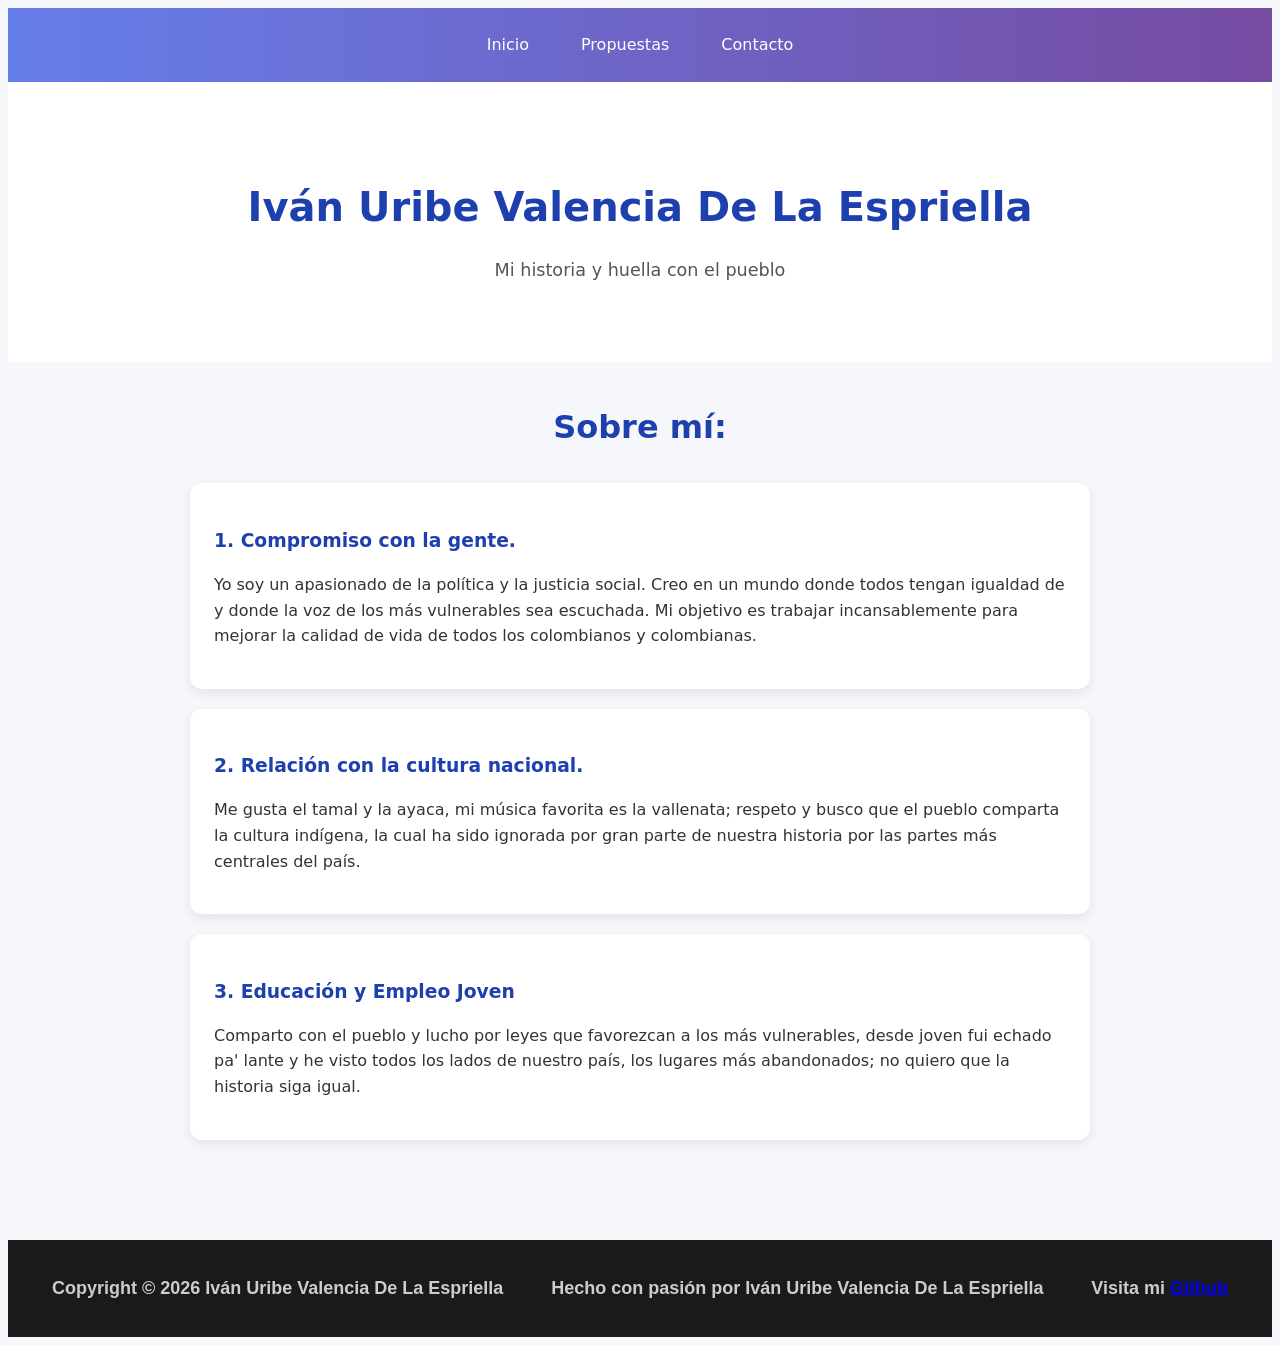
==== about.html @ 4272ae72 "feat: desarrollo estructura sobre mí, propuestas e inicio" ====
<!DOCTYPE html>
<html lang="en">

<head>
    <meta charset="UTF-8">
    <meta name="viewport" content="width=device-width, initial-scale=1.0">
    <link rel="stylesheet" href="./css/estilos_p.css">
    <title>Sobre mí</title>
</head>

<body>

    <!DOCTYPE html>
    <!DOCTYPE html>
    <html lang="es">

    <head>
        <meta charset="UTF-8">
        <meta name="viewport" content="width=device-width, initial-scale=1.0">
        <title>Sobre mí - Iván Uribe Valencia De La Espriella 2026</title>

    </head>

    <body>

        <nav class="navbar">
            <a href="./index.html">Inicio</a>
            <a href="./propuestas.html">Propuestas</a>
            <a href="#">Contacto</a>
        </nav>

        <main>
            <section class="hero">
                <h1>Iván Uribe Valencia De La Espriella</h1>
                <p>Mi historia y huella con el pueblo</p>
            </section>

            <div class="propuestas">
                <h2>Sobre mí:</h2>

                <div class="propuesta-card">
                    <h3>1. Compromiso con la gente.</h3>
                    <p>Yo soy un apasionado de la política y la justicia social. Creo en un mundo donde todos tengan
                        igualdad de y donde la voz de los más vulnerables sea escuchada. Mi objetivo es trabajar
                        incansablemente para mejorar la calidad de vida de todos los colombianos y colombianas.</p>
                </div>

                <div class="propuesta-card">
                    <h3>2. Relación con la cultura nacional.</h3>
                    <p>Me gusta el tamal y la ayaca, mi música favorita es la vallenata; respeto y busco que el pueblo
                        comparta la cultura indígena, la cual ha sido ignorada por gran parte de nuestra historia por
                        las partes más centrales del país.</p>
                </div>

                <div class="propuesta-card">
                    <h3>3. Educación y Empleo Joven</h3>
                    <p>Comparto con el pueblo y lucho por leyes que favorezcan a los más vulnerables, desde joven fui
                        echado pa' lante y he visto todos los lados de nuestro país, los lugares más abandonados; no
                        quiero que la historia siga igual.</p>
                </div>
            </div>
        </main>

        <div class="footer">
            <p>Copyright © 2026 Iván Uribe Valencia De La Espriella</p>
            <p>Hecho con pasión por Iván Uribe Valencia De La Espriella</p>
            <p>Visita mi <a href="https://github.com/Milotinto0/landing-campana/tree/main">Github</a></p>
        </div>

    </body>

    </html>
---- css/estilos_p.css ----
body {
       font-family: system-ui, sans-serif;
       background: #f5f7fa;
       color: #333;
       line-height: 1.6;
   }

   .navbar {
       display: flex;
       justify-content: center;
       gap: 20px;
       padding: 16px;
       background: linear-gradient(90deg, #667eea, #764ba2);
       color: white;
   }

   .navbar a {
       color: white;
       text-decoration: none;
       font-weight: 500;
       padding: 8px 16px;
       border-radius: 6px;
       transition: 0.2s;
   }

   .navbar a:hover {
       background: rgba(255, 255, 255, 0.2);
   }

   .hero {
       text-align: center;
       padding: 60px 20px;
       background: white;
   }

   .hero h1 {
       font-size: 2.5rem;
       color: #1e40af;
       margin-bottom: 10px;
   }

   .hero p {
       font-size: 1.1rem;
       color: #555;
   }

   .propuestas {
       max-width: 900px;
       margin: 40px auto;
       padding: 0 20px;
   }

   .propuestas h2 {
       text-align: center;
       font-size: 2rem;
       margin-bottom: 30px;
       color: #1e40af;
   }

   .propuesta-card {
       background: white;
       padding: 24px;
       margin-bottom: 20px;
       border-radius: 12px;
       box-shadow: 0 4px 12px rgba(0, 0, 0, 0.08);
   }

   .propuesta-card h3 {
       color: #1e40af;
       margin-bottom: 8px;
   }

   .propuesta-card:hover{
         transform: translateY(-4px);
         box-shadow: 0 8px 16px rgba(0, 0, 0, 0.12);
   }

   .footer {
       display: flex;
       justify-content: space-around;
       background: #1a1a1a;
       color: #ccc;
       font: bold 18px sans-serif;
       padding: 20px;
       margin-top: 60px;
   }

.footer .a-footer{
    color: 1e40af;
    font-size: none;
}

   body {
       display: flex;
       flex-direction: column;
       min-height: 100vh;
   }

   main {
       flex: 1;
   }
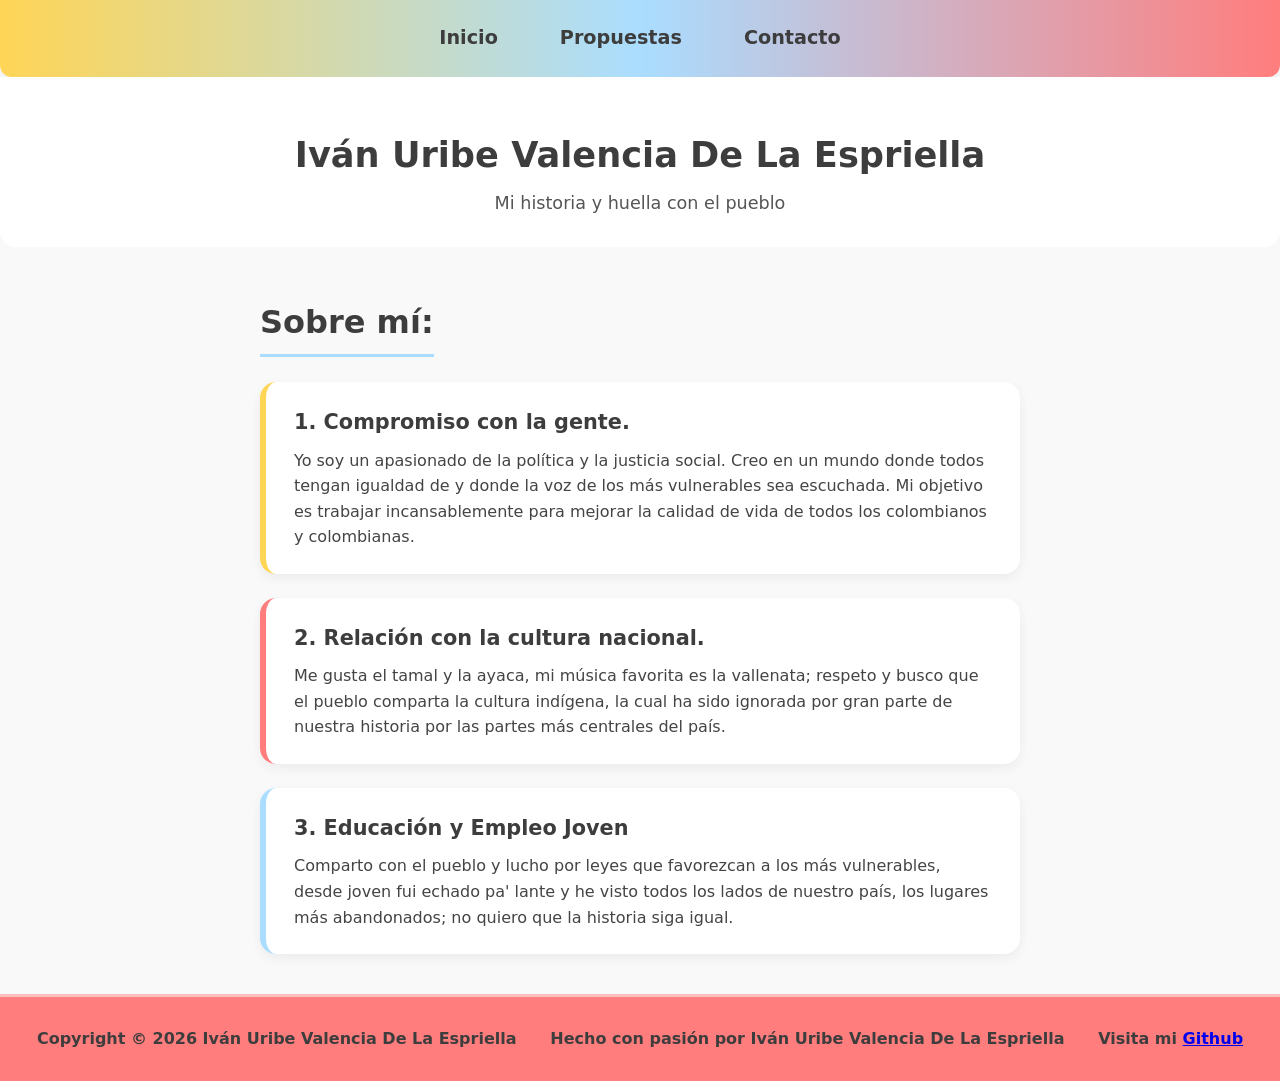
==== commit a2e32c00: "feature: Se agregan cambios estéticos: cambio en la paleta de colores; Se agregan cambios funcionale" ====
--- a/about.html
+++ b/about.html
@@ -35,7 +35,7 @@
                 <p>Mi historia y huella con el pueblo</p>
             </section>
 
-            <div class="propuestas">
+            <div class="container-propuestas">
                 <h2>Sobre mí:</h2>
 
                 <div class="propuesta-card">
--- a/css/estilos_p.css
+++ b/css/estilos_p.css
@@ -1,101 +1,240 @@
-   body {
-       font-family: system-ui, sans-serif;
-       background: #f5f7fa;
-       color: #333;
-       line-height: 1.6;
-   }
-
-   .navbar {
-       display: flex;
-       justify-content: center;
-       gap: 20px;
-       padding: 16px;
-       background: linear-gradient(90deg, #667eea, #764ba2);
-       color: white;
-   }
-
-   .navbar a {
-       color: white;
-       text-decoration: none;
-       font-weight: 500;
-       padding: 8px 16px;
-       border-radius: 6px;
-       transition: 0.2s;
-   }
-
-   .navbar a:hover {
-       background: rgba(255, 255, 255, 0.2);
-   }
-
-   .hero {
-       text-align: center;
-       padding: 60px 20px;
-       background: white;
-   }
-
-   .hero h1 {
-       font-size: 2.5rem;
-       color: #1e40af;
-       margin-bottom: 10px;
-   }
-
-   .hero p {
-       font-size: 1.1rem;
-       color: #555;
-   }
-
-   .propuestas {
-       max-width: 900px;
-       margin: 40px auto;
-       padding: 0 20px;
-   }
-
-   .propuestas h2 {
-       text-align: center;
-       font-size: 2rem;
-       margin-bottom: 30px;
-       color: #1e40af;
-   }
-
-   .propuesta-card {
-       background: white;
-       padding: 24px;
-       margin-bottom: 20px;
-       border-radius: 12px;
-       box-shadow: 0 4px 12px rgba(0, 0, 0, 0.08);
-   }
-
-   .propuesta-card h3 {
-       color: #1e40af;
-       margin-bottom: 8px;
-   }
-
-   .propuesta-card:hover{
-         transform: translateY(-4px);
-         box-shadow: 0 8px 16px rgba(0, 0, 0, 0.12);
-   }
-
-   .footer {
-       display: flex;
-       justify-content: space-around;
-       background: #1a1a1a;
-       color: #ccc;
-       font: bold 18px sans-serif;
-       padding: 20px;
-       margin-top: 60px;
-   }
-
-.footer .a-footer{
-    color: 1e40af;
-    font-size: none;
-}
-
-   body {
-       display: flex;
-       flex-direction: column;
-       min-height: 100vh;
-   }
-
-   main {
-       flex: 1;
-   }+/* ===== VARIABLES GLOBALES (heredadas de estilos.css) ===== */
+:root {
+  --amarillo: #ffd556;
+  --azul: #aaddff;
+  --rojo: #ff7d7d;
+  --texto: #3D3D3D;
+  --fondo-general: #F9F9F9;
+}
+
+/* ===== RESET Y FONDO ===== */
+* {
+  margin: 0;
+  padding: 0;
+  box-sizing: border-box;
+}
+
+body {
+  background-color: var(--fondo-general);
+  color: var(--texto);
+  font-family: system-ui, -apple-system, sans-serif;
+  line-height: 1.6;
+  display: flex;
+  flex-direction: column;
+  min-height: 100vh;
+}
+
+/* ===== NAVBAR ===== */
+.navbar {
+  background: linear-gradient(to right, var(--amarillo), var(--azul), var(--rojo));
+  padding: 15px 30px;
+  display: flex;
+  gap: 30px;
+  justify-content: center;
+  box-shadow: 0 2px 8px rgba(0, 0, 0, 0.06);
+  border-radius: 0 0 12px 12px;
+}
+
+.navbar a {
+  color: var(--texto);
+  text-decoration: none;
+  font-weight: 600;
+  font-size: 1.2rem;
+  padding: 8px 16px;
+  border-radius: 20px;
+  transition: background 0.2s, transform 0.1s;
+}
+
+.navbar a:hover {
+  background-color: rgba(255, 255, 255, 0.4);
+  transform: scale(1.05);
+}
+
+/* ===== HERO / TÍTULO ===== */
+.hero {
+  text-align: center;
+  padding: 50px 20px 30px;
+  background-color: white;
+  margin: 0 0 20px 0;
+  border-radius: 0 0 16px 16px;
+}
+
+.hero h1 {
+  font-size: 2.2rem;
+  color: var(--texto);
+  margin-bottom: 6px;
+}
+
+.hero p {
+  font-size: 1.1rem;
+  color: #555;
+}
+
+/* ===== CONTENEDOR DE PROPUESTAS ===== */
+.container-propuestas {
+  max-width: 800px;
+  margin: 0 auto 40px;
+  padding: 0 20px;
+  flex: 1;
+}
+
+.container-propuestas h2 {
+  text-align: center;
+  font-size: 2rem;
+  margin: 30px 0 25px;
+  color: var(--texto);
+  border-bottom: 3px solid var(--azul);
+  display: inline-block;
+  padding-bottom: 6px;
+}
+
+/* ===== CARDS DE PROPUESTAS ===== */
+.propuesta-card {
+  background-color: white;
+  padding: 24px 28px;
+  margin-bottom: 24px;
+  border-radius: 16px;
+  box-shadow: 0 4px 12px rgba(0, 0, 0, 0.06);
+  border-left: 6px solid var(--azul);   /* detalle con azul pastel */
+  transition: transform 0.2s, box-shadow 0.2s;
+}
+
+.propuesta-card:nth-child(2) {
+  border-left-color: var(--amarillo);   /* segunda card con amarillo */
+}
+
+.propuesta-card:nth-child(3) {
+  border-left-color: var(--rojo);       /* tercera card con rojo */
+}
+
+.propuesta-card h3 {
+  color: var(--texto);
+  font-size: 1.3rem;
+  margin-bottom: 8px;
+}
+
+.propuesta-card p {
+  color: #444;
+  margin: 0;
+}
+
+.propuesta-card:hover {
+  transform: translateY(-4px);
+  box-shadow: 0 8px 20px rgba(0, 0, 0, 0.10);
+}
+
+/* ===== FOOTER ===== */
+.footer {
+  background-color: var(--rojo);
+  padding: 25px 20px;
+  display: flex;
+  flex-wrap: wrap;
+  justify-content: space-around;
+  align-items: center;
+  border-top: 3px solid rgba(255, 255, 255, 0.5);
+  margin-top: auto;
+  color: var(--texto);
+}
+
+.footer p {
+  margin: 4px 0;
+  font-weight: bold;
+}
+
+.footer .a-footer {
+  color: #1a1a1a;
+  font-weight: 700;
+  text-decoration: underline;
+  transition: color 0.2s;
+}
+
+.footer .a-footer:hover {
+  color: #4a4a4a;
+}
+
+.carrusel-container {
+  position: relative;
+  max-width: 900px;
+  margin: 20px auto;
+  overflow: hidden;
+  border-radius: 16px;
+  box-shadow: 0 4px 20px rgba(0, 0, 0, 0.1);
+  background-color: #fff;
+}
+
+.carrusel-slider {
+  display: flex;
+  transition: transform 0.5s ease-in-out;
+}
+
+.carrusel-slide {
+  min-width: 100%;
+  box-sizing: border-box;
+}
+
+.carrusel-slide img {
+  width: 100%;
+  height: 400px;
+  object-fit: cover;
+  display: block;
+}
+
+.carrusel-btn {
+  position: absolute;
+  top: 50%;
+  transform: translateY(-50%);
+  background: rgba(0, 0, 0, 0.4);
+  color: white;
+  border: none;
+  font-size: 2rem;
+  padding: 10px 16px;
+  cursor: pointer;
+  border-radius: 50%;
+  transition: background 0.3s;
+  z-index: 10;
+}
+
+.carrusel-btn:hover {
+  background: rgba(0, 0, 0, 0.7);
+}
+
+.prev {
+  left: 10px;
+}
+
+.next {
+  right: 10px;
+}
+
+.carrusel-indicadores {
+  position: absolute;
+  bottom: 15px;
+  left: 50%;
+  transform: translateX(-50%);
+  display: flex;
+  gap: 10px;
+  z-index: 10;
+}
+
+.carrusel-indicadores .dot {
+  width: 12px;
+  height: 12px;
+  border-radius: 50%;
+  background-color: rgba(255, 255, 255, 0.5);
+  cursor: pointer;
+  transition: background 0.3s;
+}
+
+.carrusel-indicadores .dot.active {
+  background-color: white;
+}
+
+@media (max-width: 768px) {
+  .carrusel-slide img {
+    height: 250px;
+  }
+  .carrusel-btn {
+    font-size: 1.2rem;
+    padding: 6px 10px;
+  }
+}
